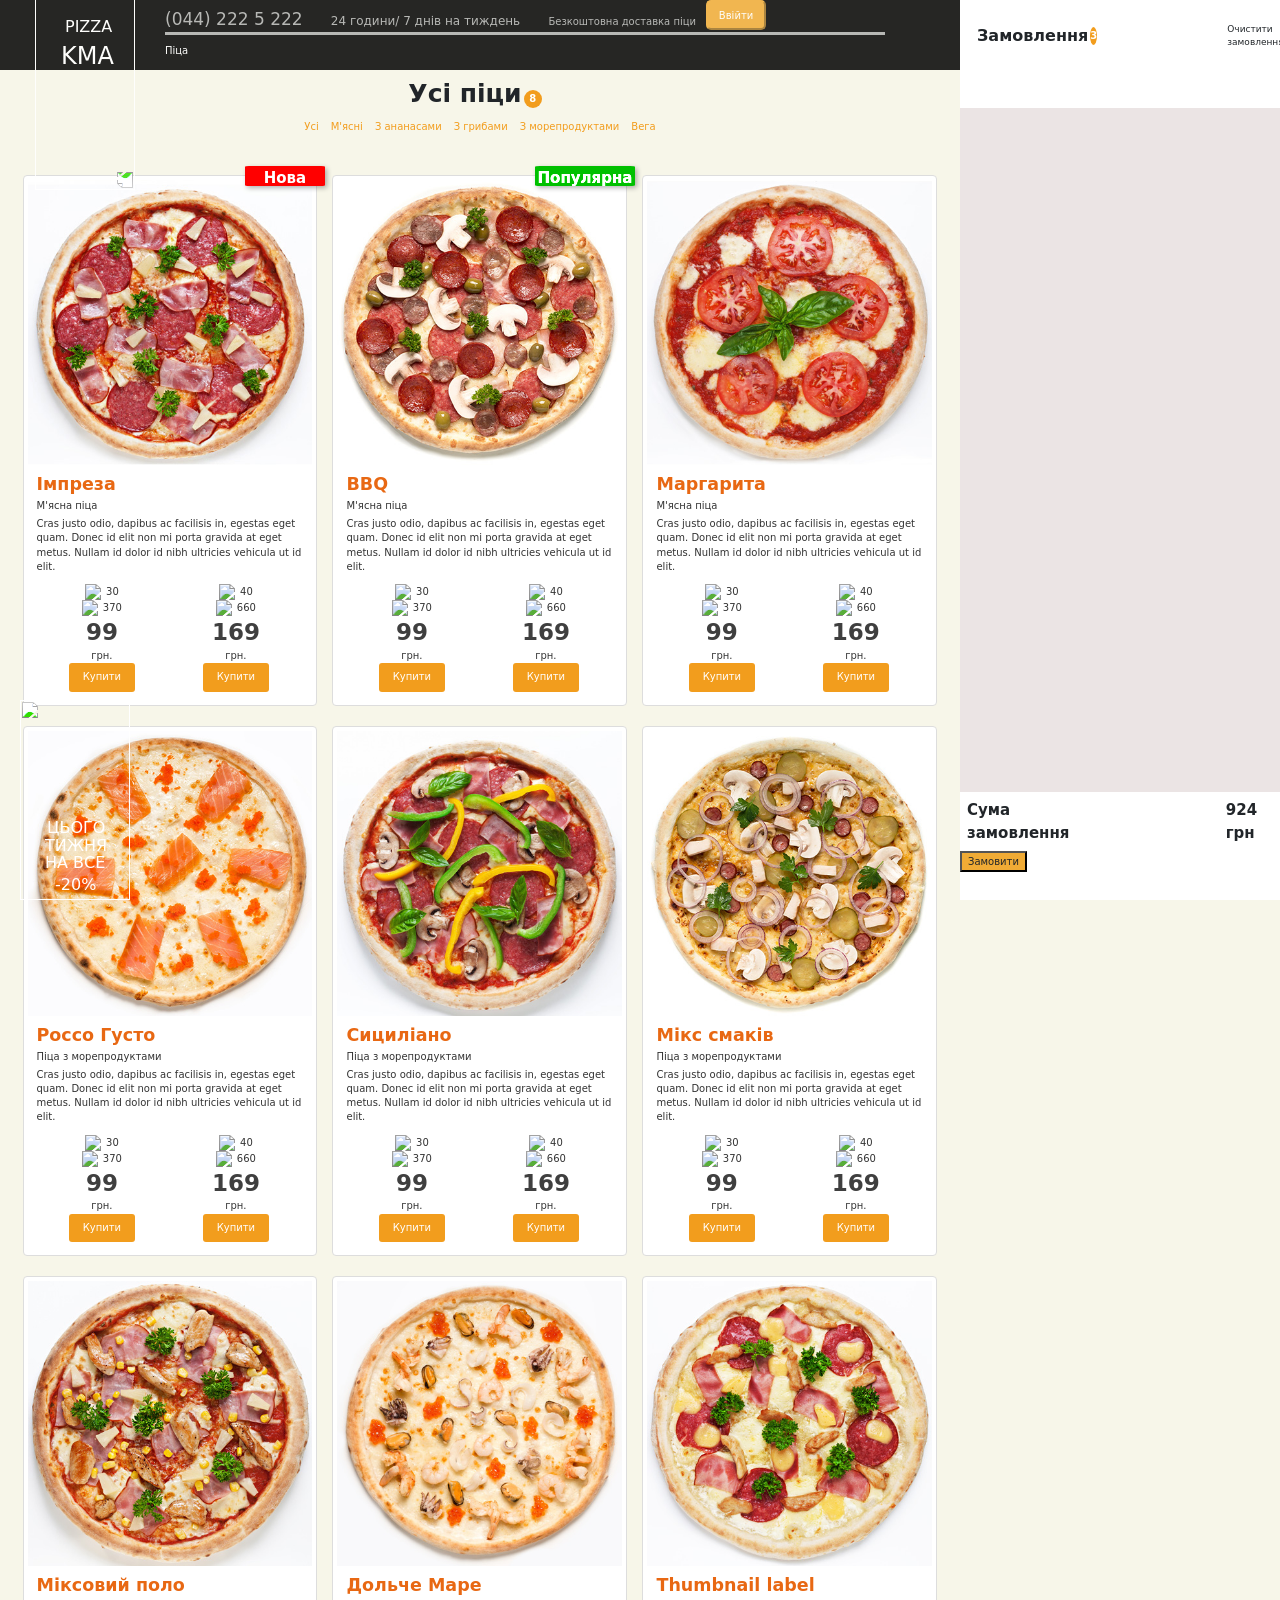
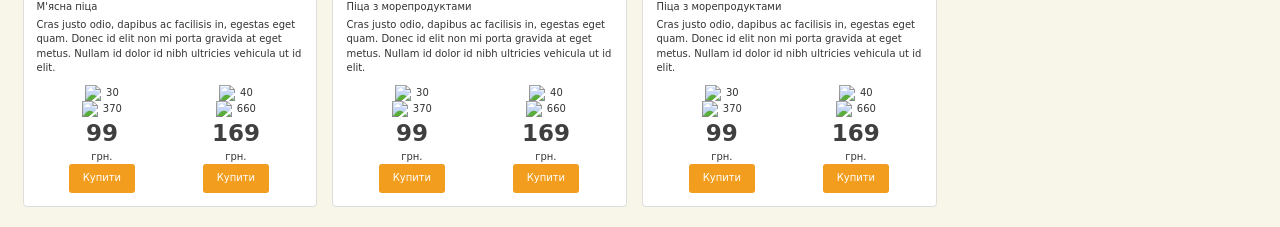
==== JS-Pizza-master/Frontend/www/index.html @ 6fdcf1c9 "Add files via upload" ====
<!DOCTYPE html>
<html>
<head lang="en">
    <meta charset="UTF-8">
    <title>Pizza</title>

    <!-- Bootsrap CSS -->
    
  
    <!-- LESS основний файл -->
    <link rel="stylesheet" href="assets/less/main.css">
    <link rel="stylesheet" href="https://maxcdn.bootstrapcdn.com/bootstrap/3.3.6/css/bootstrap.min.css">
    
    <link href="https://cdn.jsdelivr.net/npm/bootstrap@5.0.0-beta2/dist/css/bootstrap.min.css" rel="stylesheet" integrity="sha384-BmbxuPwQa2lc/FVzBcNJ7UAyJxM6wuqIj61tLrc4wSX0szH/Ev+nYRRuWlolflfl" crossorigin="anonymous">

    <!-- LESS основний файл -->
    <link rel="stylesheet/less" type="text/css" href="assets/less/main.less" >

    
    <!-- LESS JavaScript компілятор -->
   <!--  <script src="C:\Users\senat\Desktop\html\Laba4\JS-Pizza-master\JS-Pizza-master\Frontend\www\assets\js"></script> -->

</head>

<body id="body">
 
   

        <div class="col-xl-9 col-lg-8 col-md-8 col-sm-6 col-6" id="header">

            <div class= "pizzaKMAFlag">
              <img src="C:\Users\senat\Desktop\html\Laba4\JS-Pizza-master\JS-Pizza-master\Frontend\www\assets\images\discount.svg" class="flagTop">
              <p class="pizza">PIZZA</p>
              <p class="KMA">KMA</p>
            </div> 

            <div class="firstLine">
                <span class="number">(044) 222 5 222</span>
                <span class="twenty47">24 години/ 7 днів на тиждень</span> 
                <span class="freeDelivery">Безкоштовна доставка піци</span>
                <button class="signIn">Ввійти</button>    
            </div>

            <div class="secondLine"><p class="piza">Піца</p></div>

       </div> 
 
   

   


    <div class="col-xl-9 col-lg-8 col-md-8 col-sm-6 col-6 myPizzaList">
        <div class="container">
    <div class="afterHeader">
        <div class="allPizzas"><span>Усі піци</span><span class="amountOfPizzas">8</span></div>
        <div class="typesOfPizzas">
            <button class="type">Усі</button>
            <button class="type">М'ясні</button>
            <button class="type">З ананасами</button>
            <button class="type">З грибами</button>
            <button class="type">З морепродуктами</button>
            <button class="type">Вега</button>
        </div>
    </div>



        <div class="row" id="pizza_list">

    <div class="col-sm-6 col-md-4">
        <div class="thumbnail pizza-card">
            <img src="assets/images/pizza_7.jpg">

            <div class="caption"><h3 class="title" data-new='Нова'>Імпреза</h3>
                <h6 class="greyType">М'ясна піца</h6>
                <p>Cras justo odio, dapibus ac facilisis in, egestas eget quam. Donec id elit non mi porta gravida at eget metus. Nullam id dolor id nibh ultricies vehicula ut id elit.</p>
                
                <div class="firstColumn">
                    <div class="size"><img src="C:\Users\senat\Desktop\html\Laba4\JS-Pizza-master\JS-Pizza-master\Frontend\www\assets\images\size-icon.svg" class="imgSize">30</div>
                    <div class="weight"><img src="C:\Users\senat\Desktop\html\Laba4\JS-Pizza-master\JS-Pizza-master\Frontend\www\assets\images\weight.svg" class="imgWeight">370</div>
                    <div class="price-primary">99</div>
                    <div class="grn">грн.</div>   
                    <div href="#" class="btnbtn-primary">Купити</div>
                </div>

                <div class="secondColumn">
                    <div class="size"><img src="C:\Users\senat\Desktop\html\Laba4\JS-Pizza-master\JS-Pizza-master\Frontend\www\assets\images\size-icon.svg" class="imgSize">40</div>
                    <div class="weight"><img src="C:\Users\senat\Desktop\html\Laba4\JS-Pizza-master\JS-Pizza-master\Frontend\www\assets\images\weight.svg" class="imgWeight">660</div>
                        <div class="price-default">169</div>
                        <div class="grn">грн.</div>
                        <div href="#" class="btnbtn-default">Купити</div>
                </div> 
                    
            </div>
        </div>
    </div>



        <div class="col-sm-6 col-md-4">

            <div class="thumbnail pizza-card">                
                <img src="assets/images/pizza_2.jpg">

                <div class="caption"><h3 class="title" data-popular='Популярна'>BBQ</h3>
                    <h6 class="greyType">М'ясна піца</h6>
                    <p>Cras justo odio, dapibus ac facilisis in, egestas eget quam. Donec id elit non mi porta gravida at eget metus. Nullam id dolor id nibh ultricies vehicula ut id elit.</p>

                    <div class="firstColumn">
                        <div class="size"><img src="C:\Users\senat\Desktop\html\Laba4\JS-Pizza-master\JS-Pizza-master\Frontend\www\assets\images\size-icon.svg" class="imgSize">30</div>
                        <div class="weight"><img src="C:\Users\senat\Desktop\html\Laba4\JS-Pizza-master\JS-Pizza-master\Frontend\www\assets\images\weight.svg" class="imgWeight">370</div>
                        <div class="price-primary">99</div>
                        <div class="grn">грн.</div>   
                        <div href="#" class="btnbtn-primary">Купити</div>
                    </div>
    
                    <div class="secondColumn">
                        <div class="size"><img src="C:\Users\senat\Desktop\html\Laba4\JS-Pizza-master\JS-Pizza-master\Frontend\www\assets\images\size-icon.svg" class="imgSize">40</div>
                        <div class="weight"><img src="C:\Users\senat\Desktop\html\Laba4\JS-Pizza-master\JS-Pizza-master\Frontend\www\assets\images\weight.svg" class="imgWeight">660</div>
                            <div class="price-default">169</div>
                            <div class="grn">грн.</div>
                            <div href="#" class="btnbtn-default">Купити</div>
                    </div> 

                </div>
            </div>
        </div>


        <div class="col-sm-6 col-md-4">
            <div class="thumbnail pizza-card">
                <img src="assets/images/pizza_3.jpg">

                <div class="caption"><h3 class="title">Маргарита</h3>
                    <h6 class="greyType">М'ясна піца</h6>
                    <p>Cras justo odio, dapibus ac facilisis in, egestas eget quam. Donec id elit non mi porta gravida at eget metus. Nullam id dolor id nibh ultricies vehicula ut id elit.</p>

                    <div class="firstColumn">
                        <div class="size"><img src="C:\Users\senat\Desktop\html\Laba4\JS-Pizza-master\JS-Pizza-master\Frontend\www\assets\images\size-icon.svg" class="imgSize">30</div>
                        <div class="weight"><img src="C:\Users\senat\Desktop\html\Laba4\JS-Pizza-master\JS-Pizza-master\Frontend\www\assets\images\weight.svg" class="imgWeight">370</div>
                        <div class="price-primary">99</div>
                        <div class="grn">грн.</div>   
                        <div href="#" class="btnbtn-primary">Купити</div>
                    </div>
    
                    <div class="secondColumn">
                        <div class="size"><img src="C:\Users\senat\Desktop\html\Laba4\JS-Pizza-master\JS-Pizza-master\Frontend\www\assets\images\size-icon.svg" class="imgSize">40</div>
                        <div class="weight"><img src="C:\Users\senat\Desktop\html\Laba4\JS-Pizza-master\JS-Pizza-master\Frontend\www\assets\images\weight.svg" class="imgWeight">660</div>
                            <div class="price-default">169</div>
                            <div class="grn">грн.</div>
                            <div href="#" class="btnbtn-default">Купити</div>
                    </div> 

                </div>
            </div>
        </div>


        <div class="col-sm-6 col-md-4">
            <div class="thumbnail pizza-card">
                <img src="assets/images/pizza_4.jpg">

                <div class="caption"><h3 class="title">Россо Густо</h3>
                    <h6 class="greyType">Піца з морепродуктами</h6>
                    <p>Cras justo odio, dapibus ac facilisis in, egestas eget quam. Donec id elit non mi porta gravida at eget metus. Nullam id dolor id nibh ultricies vehicula ut id elit.</p>

                    <div class="firstColumn">
                        <div class="size"><img src="C:\Users\senat\Desktop\html\Laba4\JS-Pizza-master\JS-Pizza-master\Frontend\www\assets\images\size-icon.svg" class="imgSize">30</div>
                        <div class="weight"><img src="C:\Users\senat\Desktop\html\Laba4\JS-Pizza-master\JS-Pizza-master\Frontend\www\assets\images\weight.svg" class="imgWeight">370</div>
                        <div class="price-primary">99</div>
                        <div class="grn">грн.</div>   
                        <div href="#" class="btnbtn-primary">Купити</div>
                    </div>
    
                    <div class="secondColumn">
                        <div class="size"><img src="C:\Users\senat\Desktop\html\Laba4\JS-Pizza-master\JS-Pizza-master\Frontend\www\assets\images\size-icon.svg" class="imgSize">40</div>
                        <div class="weight"><img src="C:\Users\senat\Desktop\html\Laba4\JS-Pizza-master\JS-Pizza-master\Frontend\www\assets\images\weight.svg" class="imgWeight">660</div>
                            <div class="price-default">169</div>
                            <div class="grn">грн.</div>
                            <div href="#" class="btnbtn-default">Купити</div>
                    </div> 

                </div>
            </div>
        </div>


        <div class="col-sm-6 col-md-4">
            <div class="thumbnail pizza-card">
                <img src="assets/images/pizza_5.jpg">

                <div class="caption"><h3 class="title">Сициліано</h3>
                    <h6 class="greyType">Піца з морепродуктами</h6>
                    <p>Cras justo odio, dapibus ac facilisis in, egestas eget quam. Donec id elit non mi porta gravida at eget metus. Nullam id dolor id nibh ultricies vehicula ut id elit.</p>

                    <div class="firstColumn">
                        <div class="size"><img src="C:\Users\senat\Desktop\html\Laba4\JS-Pizza-master\JS-Pizza-master\Frontend\www\assets\images\size-icon.svg" class="imgSize">30</div>
                        <div class="weight"><img src="C:\Users\senat\Desktop\html\Laba4\JS-Pizza-master\JS-Pizza-master\Frontend\www\assets\images\weight.svg" class="imgWeight">370</div>
                        <div class="price-primary">99</div>
                        <div class="grn">грн.</div>   
                        <div href="#" class="btnbtn-primary">Купити</div>
                    </div>
    
                    <div class="secondColumn">
                        <div class="size"><img src="C:\Users\senat\Desktop\html\Laba4\JS-Pizza-master\JS-Pizza-master\Frontend\www\assets\images\size-icon.svg" class="imgSize">40</div>
                        <div class="weight"><img src="C:\Users\senat\Desktop\html\Laba4\JS-Pizza-master\JS-Pizza-master\Frontend\www\assets\images\weight.svg" class="imgWeight">660</div>
                            <div class="price-default">169</div>
                            <div class="grn">грн.</div>
                            <div href="#" class="btnbtn-default">Купити</div>
                    </div> 

                </div>
            </div>
        </div>


        <div class="col-sm-6 col-md-4">
            <div class="thumbnail pizza-card">
                <img src="assets/images/pizza_6.jpg">

                <div class="caption"><h3 class="title">Мікс смаків</h3>
                    <h6 class="greyType">Піца з морепродуктами</h6>
                    <p>Cras justo odio, dapibus ac facilisis in, egestas eget quam. Donec id elit non mi porta gravida at eget metus. Nullam id dolor id nibh ultricies vehicula ut id elit.</p>

                    <div class="firstColumn">
                        <div class="size"><img src="C:\Users\senat\Desktop\html\Laba4\JS-Pizza-master\JS-Pizza-master\Frontend\www\assets\images\size-icon.svg" class="imgSize">30</div>
                        <div class="weight"><img src="C:\Users\senat\Desktop\html\Laba4\JS-Pizza-master\JS-Pizza-master\Frontend\www\assets\images\weight.svg" class="imgWeight">370</div>
                        <div class="price-primary">99</div>
                        <div class="grn">грн.</div>   
                        <div href="#" class="btnbtn-primary">Купити</div>
                    </div>
    
                    <div class="secondColumn">
                        <div class="size"><img src="C:\Users\senat\Desktop\html\Laba4\JS-Pizza-master\JS-Pizza-master\Frontend\www\assets\images\size-icon.svg" class="imgSize">40</div>
                        <div class="weight"><img src="C:\Users\senat\Desktop\html\Laba4\JS-Pizza-master\JS-Pizza-master\Frontend\www\assets\images\weight.svg" class="imgWeight">660</div>
                            <div class="price-default">169</div>
                            <div class="grn">грн.</div>
                            <div href="#" class="btnbtn-default">Купити</div>
                    </div> 

                </div>
            </div>
        </div>
            <div class="col-sm-6 col-md-4">
                <div class="thumbnail pizza-card">
                    <img src="assets/images/pizza_1.jpg">
    
                    <div class="caption"><h3 class="title">Міксовий поло</h3>
                        <h6 class="greyType">М'ясна піца</h6>
                        <p>Cras justo odio, dapibus ac facilisis in, egestas eget quam. Donec id elit non mi porta gravida at eget metus. Nullam id dolor id nibh ultricies vehicula ut id elit.</p>
    
                        <div class="firstColumn">
                            <div class="size"><img src="C:\Users\senat\Desktop\html\Laba4\JS-Pizza-master\JS-Pizza-master\Frontend\www\assets\images\size-icon.svg" class="imgSize">30</div>
                            <div class="weight"><img src="C:\Users\senat\Desktop\html\Laba4\JS-Pizza-master\JS-Pizza-master\Frontend\www\assets\images\weight.svg" class="imgWeight">370</div>
                            <div class="price-primary">99</div>
                            <div class="grn">грн.</div>   
                            <div href="#" class="btnbtn-primary">Купити</div>
                        </div>
        
                        <div class="secondColumn">
                            <div class="size"><img src="C:\Users\senat\Desktop\html\Laba4\JS-Pizza-master\JS-Pizza-master\Frontend\www\assets\images\size-icon.svg" class="imgSize">40</div>
                            <div class="weight"><img src="C:\Users\senat\Desktop\html\Laba4\JS-Pizza-master\JS-Pizza-master\Frontend\www\assets\images\weight.svg" class="imgWeight">660</div>
                                <div class="price-default">169</div>
                                <div class="grn">грн.</div>
                                <div href="#" class="btnbtn-default">Купити</div>
                        </div> 

                    </div>
                </div>
            </div>


        <div class="col-sm-6 col-md-4">
            <div class="thumbnail pizza-card">
                <img src="assets/images/pizza_8.jpg">

                <div class="caption"><h3 class="title">Дольче Маре</h3>
                    <h6 class="greyType">Піца з морепродуктами</h6>
                    <p>Cras justo odio, dapibus ac facilisis in, egestas eget quam. Donec id elit non mi porta gravida at eget metus. Nullam id dolor id nibh ultricies vehicula ut id elit.</p>

                    <div class="firstColumn">
                        <div class="size"><img src="C:\Users\senat\Desktop\html\Laba4\JS-Pizza-master\JS-Pizza-master\Frontend\www\assets\images\size-icon.svg" class="imgSize">30</div>
                        <div class="weight"><img src="C:\Users\senat\Desktop\html\Laba4\JS-Pizza-master\JS-Pizza-master\Frontend\www\assets\images\weight.svg" class="imgWeight">370</div>
                        <div class="price-primary">99</div>
                        <div class="grn">грн.</div>   
                        <div href="#" class="btnbtn-primary">Купити</div>
                    </div>
    
                    <div class="secondColumn">
                        <div class="size"><img src="C:\Users\senat\Desktop\html\Laba4\JS-Pizza-master\JS-Pizza-master\Frontend\www\assets\images\size-icon.svg" class="imgSize">40</div>
                        <div class="weight"><img src="C:\Users\senat\Desktop\html\Laba4\JS-Pizza-master\JS-Pizza-master\Frontend\www\assets\images\weight.svg" class="imgWeight">660</div>
                            <div class="price-default">169</div>
                            <div class="grn">грн.</div>
                            <div href="#" class="btnbtn-default">Купити</div>
                    </div> 

                </div>
            </div>
        </div>


        <div class="col-sm-6 col-md-4">
            <div class="thumbnail pizza-card">
                <img src="assets/images/pizza_9.jpg">

                <div class="caption"><h3 class="title">Thumbnail label</h3>
                    <h6 class="greyType">Піца з морепродуктами</h6>
                    <p>Cras justo odio, dapibus ac facilisis in, egestas eget quam. Donec id elit non mi porta gravida at eget metus. Nullam id dolor id nibh ultricies vehicula ut id elit.</p>

                    <div class="firstColumn">
                        <div class="size"><img src="C:\Users\senat\Desktop\html\Laba4\JS-Pizza-master\JS-Pizza-master\Frontend\www\assets\images\size-icon.svg" class="imgSize">30</div>
                        <div class="weight"><img src="C:\Users\senat\Desktop\html\Laba4\JS-Pizza-master\JS-Pizza-master\Frontend\www\assets\images\weight.svg" class="imgWeight">370</div>
                        <div class="price-primary">99</div>
                        <div class="grn">грн.</div>   
                        <div href="#" class="btnbtn-primary">Купити</div>
                    </div>
    
                    <div class="secondColumn">
                        <div class="size"><img src="C:\Users\senat\Desktop\html\Laba4\JS-Pizza-master\JS-Pizza-master\Frontend\www\assets\images\size-icon.svg" class="imgSize">40</div>
                        <div class="weight"><img src="C:\Users\senat\Desktop\html\Laba4\JS-Pizza-master\JS-Pizza-master\Frontend\www\assets\images\weight.svg" class="imgWeight">660</div>
                            <div class="price-default">169</div>
                            <div class="grn">грн.</div>
                            <div href="#" class="btnbtn-default">Купити</div>
                    </div> 

                </div>
            </div>
        </div>

    </div>


    </div>

    

</div>



<div class="col-xl-3 col-lg-4 col-md-4 col-sm-6 col-6" id="sidePanel">
       <div id="topDiv">
            <div class="zamovRow">
                <p1 class="zamov">Замовлення</p1>
                <span class="amountZamov">3</span>
                <p4 class="cleanZamov">Очистити замовлення</p4>
            </div>
       </div> 


       <div id="bottomDiv">
        <div class="sumazamovRow">
            <p1 class="sumaZamov">Сума замовлення</p1>
            <p1 class="priceZam">924 грн</p1>   
        </div>
        <button class="zamovutu">Замовити</button>
   </div> 

</div>




<footer class="footer">
    <div class="bottomFlagDiscount">
        <img src="C:\Users\senat\Desktop\html\Laba4\JS-Pizza-master\JS-Pizza-master\Frontend\www\assets\images\discount.svg" class="flagBottom">
              <p class="this">ЦЬОГО</p>
              <p class="week">ТИЖНЯ</p>
              <p class="forAll">НА ВСЕ</p>
              <p class="discount">-20%</p>
    </div>
    
</footer>

<!-- jQuery JavaScript -->
<script type="text/javascript" src="https://code.jquery.com/jquery-2.1.4.min.js"> </script>

<!--Bootsrap JavaScript -->
<script src="https://maxcdn.bootstrapcdn.com/bootstrap/3.3.6/js/bootstrap.min.js"></script>

<!--Own JavaScript -->
<!--<script type="text/javascript"  src="assets/js/main.js"> </script>-->
    <style type="text/css">
       
    </style>

</body>

</html>
---- JS-Pizza-master/Frontend/www/assets/less/main.css ----
.pizza-card img {
  max-width: 250px;
}
#body {
  background-color: #f7f6e9;
}
#sidePanel {
  display: block;
  top: 0;
  right: 0;
  height: 100vh;
  position: fixed;
  background-color: #ebe4e4;
}
#topDiv {
  position: fixed;
  height: 12%;
  width: inherit;
  top: 0;
  right: 0;
  background-color: white;
}
.zamovRow {
  display: flex;
  align-items: center;
  padding: 17px;
}
.zamov {
  font-size: 16px;
  font-weight: bold;
}
.amountZamov {
  justify-content: space-around;
  display: inline-flex;
  margin: 10px;
  text-align: center;
  font-weight: bold;
  box-sizing: inherit;
  background-color: #f29d1d;
  color: white;
  margin-left: 2px;
  height: 18px;
  width: 18px;
  line-height: 18px;
  font-size: 10px;
  border-radius: 55%;
}
.cleanZamov {
  font-size: 9px;
  margin-left: 120px;
}
#bottomDiv {
  position: fixed;
  height: 12%;
  width: inherit;
  bottom: 0;
  right: 0;
  background-color: white;
}
.sumazamovRow {
  display: flex;
  align-items: center;
  padding: 7px;
}
.sumaZamov {
  font-size: 15px;
  font-weight: bold;
}
.priceZam {
  margin-left: 150px;
  font-size: 15px;
  font-weight: bold;
}
.zamovutu {
  position: absolute;
  background-color: #f0ab35;
}
#header {
  position: fixed;
  z-index: 1;
  height: 70px;
  background-color: black;
  opacity: 85%;
}
.myPizzaList {
  margin-top: 70px;
}
.pizzaKMAFlag {
  display: block;
  float: left;
  height: 75px;
  width: 30px;
  margin-left: 10px;
}
.flagTop {
  height: 200px;
  width: 100px;
  position: relative;
  transform: rotate(180deg);
  filter: brightness(100%);
  -webkit-filter: contrast(200%);
  margin-left: 10px;
  margin-top: -10px;
}
.pizza,
.KMA {
  position: absolute;
  display: inline;
  color: white;
}
.pizza {
  top: 15px;
  left: 65px;
  font-size: 16px;
}
.KMA {
  top: 38px;
  left: 61px;
  font-size: 24px;
}
.firstLine {
  height: 40%;
  width: inherit;
  margin-left: 150px;
  margin-top: 7px;
  position: absolute;
  color: #acadac;
  border-bottom: 3px solid #acadac;
}
.number {
  margin-right: 10px;
  font-size: 17px;
}
.twenty47 {
  font-size: 12px;
  padding: 5px;
}
.twenty47,
.freeDelivery {
  margin-right: 10px;
  margin-left: 10px;
  margin-top: 10px;
  margin-bottom: 15px;
}
.signIn {
  position: fixed;
  float: right;
  width: 60px;
  height: 30px;
  margin-top: -7px;
  padding: 5px;
  background-color: #f0ab35;
  color: white;
  border-radius: 5px;
  border-color: #f0ab35;
}
.secondLine {
  height: 40%;
  width: 88%;
  margin-left: 150px;
  margin-top: 43px;
  color: white;
}
.afterHeader {
  display: block;
  text-align: center;
  flex-wrap: nowrap;
  margin-top: 5px;
  margin-bottom: 40px;
}
.allPizzas {
  font-size: 25px;
  font-weight: bold;
  display: block;
  box-sizing: border-box;
}
.row {
  margin-top: 100px;
}
.amountOfPizzas {
  justify-content: space-around;
  display: inline-flex;
  margin: 10px;
  text-align: center;
  box-sizing: inherit;
  background-color: #f29d1d;
  color: white;
  margin-left: 2px;
  height: 18px;
  width: 18px;
  line-height: 18px;
  font-size: 10px;
  border-radius: 55%;
}
.typesOfPizzas {
  justify-content: center;
  display: flex;
  color: #f29d1d;
}
.type {
  background-color: #f7f6e9;
  border: none;
}
.footer {
  position: fixed;
  left: 0px;
  bottom: 0px;
  height: 200px;
  width: 100%;
  z-index: 1;
}
.bottomFlagDiscount {
  display: block;
  float: left;
  height: 75px;
  width: 30px;
  margin-left: 10px;
}
.flagBottom {
  height: 200px;
  width: 110px;
  position: relative;
  filter: brightness(100%);
  -webkit-filter: contrast(200%);
  margin-left: 10px;
  margin-bottom: -25px;
}
.this,
.week,
.forAll,
.discount {
  position: absolute;
  display: inline;
  font-size: 16px;
  color: white;
}
.this {
  bottom: 50px;
  left: 47px;
}
.week {
  bottom: 32px;
  left: 45px;
}
.forAll {
  bottom: 15px;
  left: 45px;
}
.discount {
  bottom: -7px;
  left: 55px;
}
.popularPizza {
  display: block;
  /*padding: 5px;*/
  float: right;
  background-color: green;
  color: white;
}
.title {
  color: #e86813;
  font-weight: bold;
}
.btnbtn-primary,
.btnbtn-default {
  width: 50%;
  display: inline-block;
  padding: 7px;
  color: white;
  background-color: #f29d1d;
  border-radius: 3px;
}
.price-primary,
.price-default {
  display: block;
  color: black;
  font-size: 23px;
  opacity: 75%;
  font-weight: bold;
}
.grn {
  display: block;
}
.firstColumn {
  display: inline-block;
  text-align: center;
  width: 49%;
}
.secondColumn {
  display: inline-block;
  text-align: center;
  width: 49%;
}
.imgSize,
.imgWeight {
  margin-right: 5px;
}
[data-new]::after {
  content: attr(data-new);
  position: absolute;
  width: 80px;
  bottom: 98%;
  right: 0;
  background: red;
  border-radius: 5%;
  color: white;
  box-shadow: 2px 2px 5px rgba(0, 0, 0, 0.3);
  pointer-events: none;
  text-align: center;
  font-size: 15px;
  padding-bottom: 3px;
  padding-top: 3px;
  height: 20px;
  box-sizing: border-box;
}
[data-popular]::after {
  content: attr(data-popular);
  position: absolute;
  width: 100px;
  bottom: 98%;
  right: 0;
  background: green;
  filter: brightness(150%);
  border-radius: 5%;
  color: white;
  box-shadow: 2px 2px 5px rgba(0, 0, 0, 0.3);
  pointer-events: none;
  text-align: center;
  font-size: 15px;
  padding-bottom: 3px;
  padding-top: 3px;
  height: 20px;
  box-sizing: border-box;
}
@media (max-width: 900px) {
  .freeDelivery {
    display: none;
  }
}
@media (max-width: 769px) {
  #header {
    margin-top: -70px;
  }
  .twenty47 {
    display: none;
  }
  .piza {
    display: none;
  }
}
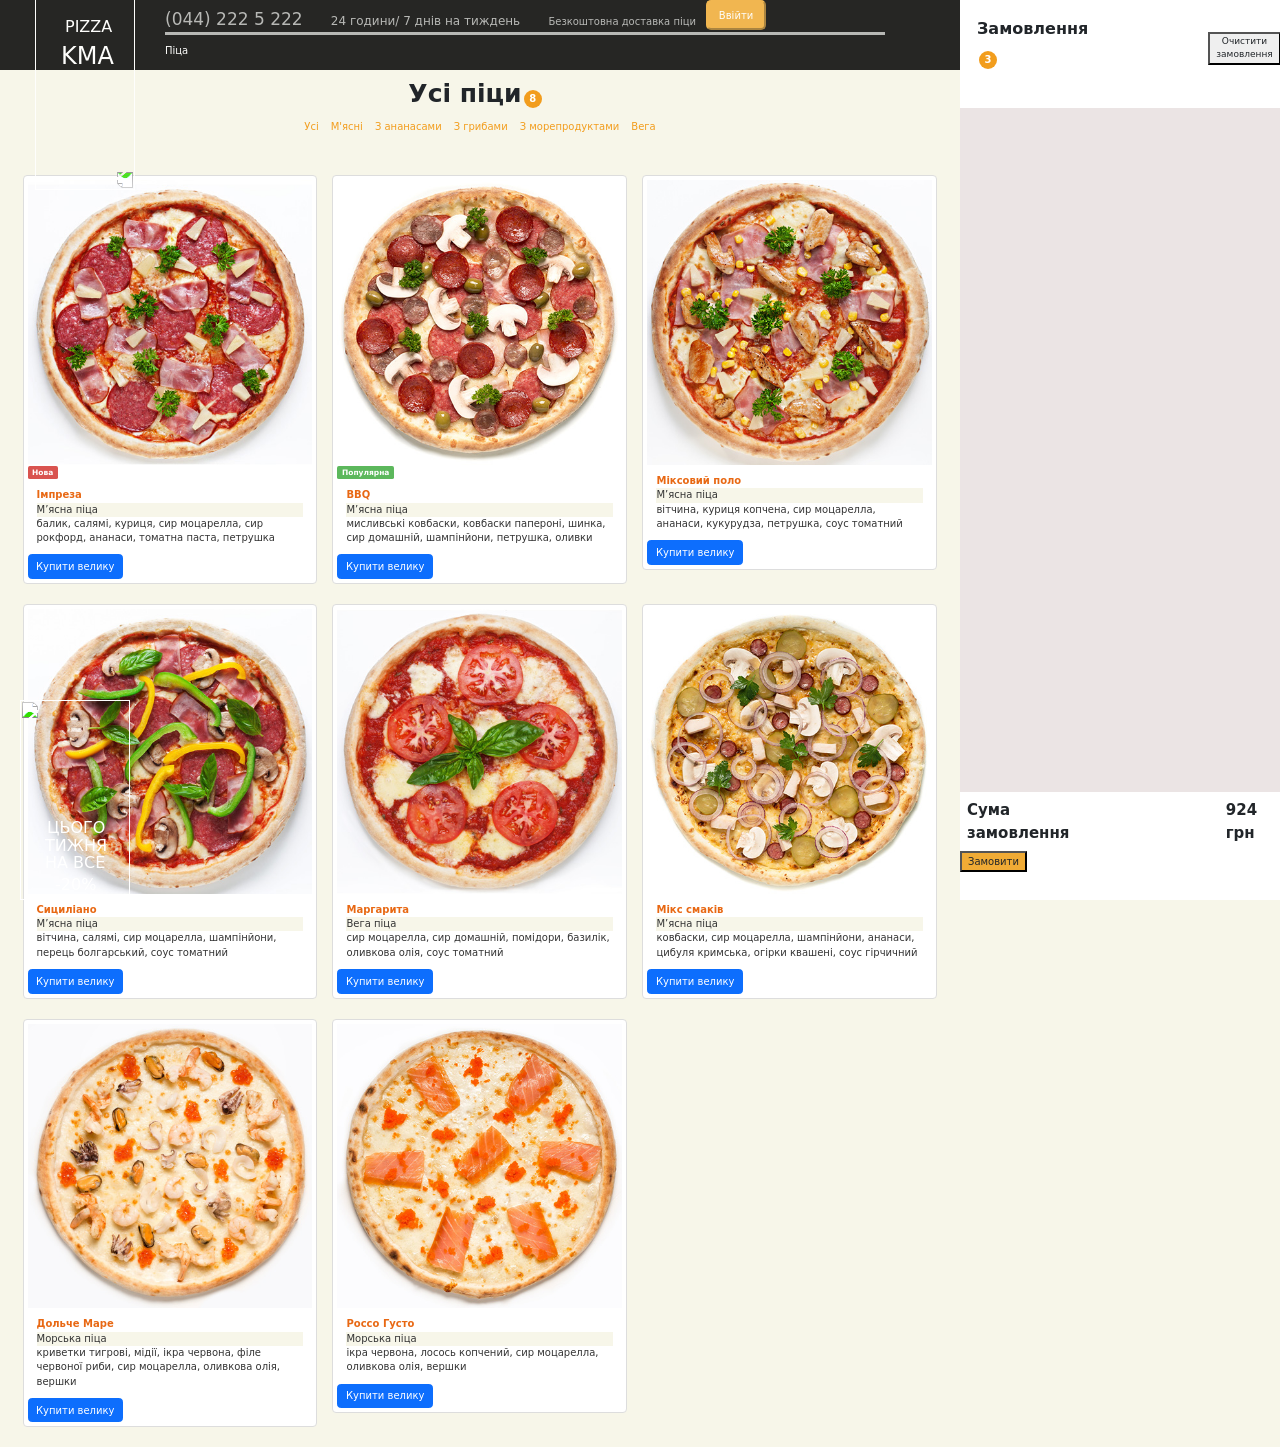
==== commit 611b98dc: "Update index.html" ====
--- a/JS-Pizza-master/Frontend/www/index.html
+++ b/JS-Pizza-master/Frontend/www/index.html
@@ -26,7 +26,7 @@
  
    
 
-        <div class="col-xl-9 col-lg-8 col-md-8 col-sm-6 col-6" id="header">
+        <div class="col-xl-9.5 col-lg-9 col-md-8 col-sm-6 col-6" id="header">
 
             <div class= "pizzaKMAFlag">
               <img src="C:\Users\senat\Desktop\html\Laba4\JS-Pizza-master\JS-Pizza-master\Frontend\www\assets\images\discount.svg" class="flagTop">
@@ -50,17 +50,17 @@
    
 
 
-    <div class="col-xl-9 col-lg-8 col-md-8 col-sm-6 col-6 myPizzaList">
+    <div class="col-xl-9.5 col-lg-9 col-md-8 col-sm-6 col-6 myPizzaList">
         <div class="container">
     <div class="afterHeader">
-        <div class="allPizzas"><span>Усі піци</span><span class="amountOfPizzas">8</span></div>
+        <div class="allPizzas"><div class="allPizzas2"><span>Усі піци</span><span class="amountOfPizzas">8</span></div></div>
         <div class="typesOfPizzas">
-            <button class="type">Усі</button>
-            <button class="type">М'ясні</button>
-            <button class="type">З ананасами</button>
-            <button class="type">З грибами</button>
-            <button class="type">З морепродуктами</button>
-            <button class="type">Вега</button>
+            <button class="type" id="1">Усі</button>
+            <button class="type" id="2">М'ясні</button>
+            <button class="type" id="3">З ананасами</button>
+            <button class="type" id="4">З грибами</button>
+            <button class="type" id="5">З морепродуктами</button>
+            <button class="type" id="6">Вега</button>
         </div>
     </div>
 
@@ -72,7 +72,7 @@
         <div class="thumbnail pizza-card">
             <img src="assets/images/pizza_7.jpg">
 
-            <div class="caption"><h3 class="title" data-new='Нова'>Імпреза</h3>
+            <div class="caption"><h3 id="title" data-new='Нова'><span >Імпреза</h3>
                 <h6 class="greyType">М'ясна піца</h6>
                 <p>Cras justo odio, dapibus ac facilisis in, egestas eget quam. Donec id elit non mi porta gravida at eget metus. Nullam id dolor id nibh ultricies vehicula ut id elit.</p>
                 
@@ -103,7 +103,7 @@
             <div class="thumbnail pizza-card">                
                 <img src="assets/images/pizza_2.jpg">
 
-                <div class="caption"><h3 class="title" data-popular='Популярна'>BBQ</h3>
+                <div class="caption"><h3 id="title" data-popular='Популярна'>BBQ</h3>
                     <h6 class="greyType">М'ясна піца</h6>
                     <p>Cras justo odio, dapibus ac facilisis in, egestas eget quam. Donec id elit non mi porta gravida at eget metus. Nullam id dolor id nibh ultricies vehicula ut id elit.</p>
 
@@ -242,6 +242,8 @@
                 </div>
             </div>
         </div>
+
+
             <div class="col-sm-6 col-md-4">
                 <div class="thumbnail pizza-card">
                     <img src="assets/images/pizza_1.jpg">
@@ -339,14 +341,79 @@
 
 
 
-<div class="col-xl-3 col-lg-4 col-md-4 col-sm-6 col-6" id="sidePanel">
+<div class="col-xl-2.5 col-lg-3 col-md-4 col-sm-6 col-6" id="sidePanel">
        <div id="topDiv">
+            
+        
             <div class="zamovRow">
-                <p1 class="zamov">Замовлення</p1>
-                <span class="amountZamov">3</span>
-                <p4 class="cleanZamov">Очистити замовлення</p4>
-            </div>
-       </div> 
+                    <div class="zamovAndAmount">
+                        <p1 class="zamov">Замовлення</p1>
+                        <span class="amountZamov">3</span>
+                    </div>
+                <button class="cleanZamov">Очистити замовлення</button>
+            </div>
+       
+       
+        </div> 
+
+
+       <div class="middleDiv" id="cart">
+        
+        <div id="somePizza">
+
+                        <p id="somePizzaName">BBQ (Мала)</p>
+                        <span class="size" id="somePizzaSize"><img src="C:\Users\senat\Desktop\html\Laba4\JS-Pizza-master\JS-Pizza-master\Frontend\www\assets\images\size-icon.svg" class="imgSize">30</span>
+                        <span class="weight" id="somePizzaWeight"><img src="C:\Users\senat\Desktop\html\Laba4\JS-Pizza-master\JS-Pizza-master\Frontend\www\assets\images\weight.svg" class="imgWeight">460</span>
+                        <div class="priceCounter"> 
+                        <span class="price" id="somePizzaPrice">556грн</span>
+                        <button class="minus"><i class="iconMinus">-</i></button>
+                            <span id="counterBetweenIcons">4</span>
+                        <button class="plus">+</button>     
+                        <button class="cross">x</button>
+                     </div>       
+
+            <img src="assets/images/pizza_2.jpg" id="somePizzaImg">
+
+        </div>
+
+        <div id="somePizza2">
+
+            <p id="somePizzaName">Россо Густо (Мала)</p>
+            <span class="size" id="somePizzaSize"><img src="C:\Users\senat\Desktop\html\Laba4\JS-Pizza-master\JS-Pizza-master\Frontend\www\assets\images\size-icon.svg" class="imgSize">30</span>
+            <span class="weight" id="somePizzaWeight"><img src="C:\Users\senat\Desktop\html\Laba4\JS-Pizza-master\JS-Pizza-master\Frontend\www\assets\images\weight.svg" class="imgWeight">400</span>
+            <div class="priceCounter"> 
+            <span class="price" id="somePizzaPrice">189грн</span>
+            <button class="minus"><i class="iconMinus">-</i></button>
+            <span id="counterBetweenIcons">1</span>
+            <button class="plus">+</button>     
+            <button class="cross">x</button>
+         </div>       
+
+<img src="assets/images/pizza_4.jpg" id="somePizzaImg">
+
+</div>
+
+
+<div id="somePizza3">
+
+    <p id="somePizzaName">Міксовий Поло (Велика)</p>
+    <span class="size" id="somePizzaSize"><img src="C:\Users\senat\Desktop\html\Laba4\JS-Pizza-master\JS-Pizza-master\Frontend\www\assets\images\size-icon.svg" class="imgSize">40</span>
+    <span class="weight" id="somePizzaWeight"><img src="C:\Users\senat\Desktop\html\Laba4\JS-Pizza-master\JS-Pizza-master\Frontend\www\assets\images\weight.svg" class="imgWeight">780</span>
+<div class="priceCounter"> 
+    <span class="price" id="somePizzaPrice">179грн</span>
+    <button class="minus"><i class="iconMinus">-</i></button>
+    <span id="counterBetweenIcons">1</span>
+    <button class="plus">+</button>     
+    <button class="cross">x</button>
+ </div>       
+
+<img src="assets/images/pizza_1.jpg" id="somePizzaImg">
+
+</div>
+
+
+
+       </div>
 
 
        <div id="bottomDiv">
@@ -380,7 +447,7 @@
 <script src="https://maxcdn.bootstrapcdn.com/bootstrap/3.3.6/js/bootstrap.min.js"></script>
 
 <!--Own JavaScript -->
-<!--<script type="text/javascript"  src="assets/js/main.js"> </script>-->
+<script type="text/javascript"  src="assets/js/main.js"> </script>
     <style type="text/css">
        
     </style>
